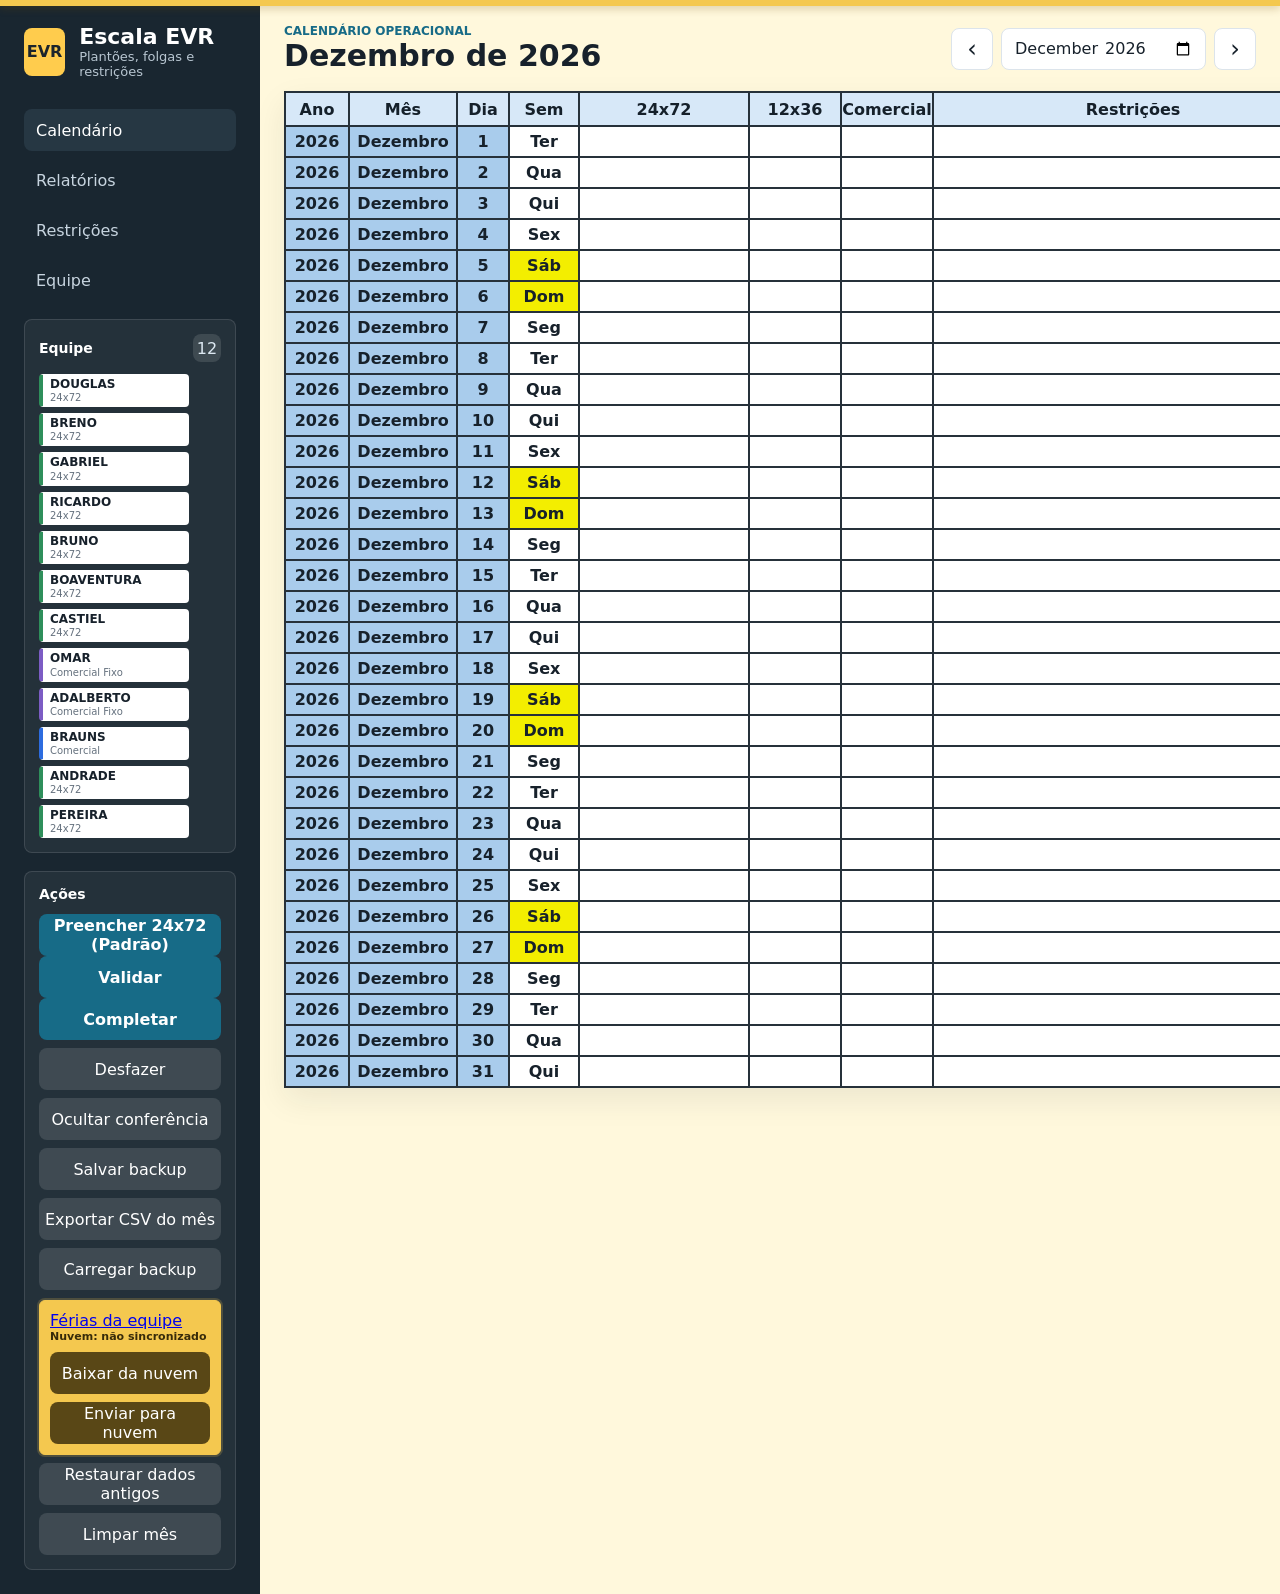
==== index.html @ 9f429a68 "Add team vacation portal with conflict-safe cloud updates" ====
<!doctype html>
<html lang="pt-BR">
  <head>
    <meta charset="UTF-8" />
    <meta name="viewport" content="width=device-width, initial-scale=1.0" />
    <title>Escala EVR</title>
    <link rel="stylesheet" href="styles.css?v=20260907-3" />
  </head>
  <body>
    <div class="app-shell">
      <aside class="sidebar">
        <div class="brand">
          <span class="brand-mark">EVR</span>
          <div>
            <h1>Escala EVR</h1>
            <p>Plantões, folgas e restrições</p>
          </div>
        </div>

        <nav class="tabs" aria-label="Navegação principal">
          <button class="tab-button active" data-tab="calendar">Calendário</button>
          <button class="tab-button" data-tab="stats">Relatórios</button>
          <button class="tab-button" data-tab="restrictions">Restrições</button>
          <button class="tab-button" data-tab="people">Equipe</button>
        </nav>

        <section class="panel">
          <div class="panel-title">
            <h2>Equipe</h2>
            <span id="available-count">0</span>
          </div>
          <div id="available-list" class="person-list drop-zone" data-drop-target="available"></div>
        </section>

        <section class="panel">
          <div class="panel-title">
            <h2>Ações</h2>
          </div>
          <button id="auto-fill" class="primary-action">Preencher 24x72 (Padrão)</button>
          <button id="validate-schedule" class="primary-action" title="Confere índices positivos e pessoas esquecidas no mês">Validar</button>
          <button id="complete-schedule" class="primary-action" title="Preenche somente as vagas sem alterar quem já está na escala">Completar</button>
          <button id="undo-action" class="secondary-action" disabled>Desfazer</button>
          <button id="check-scale" class="secondary-action">Conferir escala</button>
          <button id="export-data" class="secondary-action">Salvar backup</button>
          <button id="export-csv" class="secondary-action">Exportar CSV do mês</button>
          <button id="import-data" class="secondary-action">Carregar backup</button>
          <div class="sync-box">
            <a href="ferias.html" target="_blank" rel="noopener">Férias da equipe</a>
            <strong id="sync-status">Nuvem: não sincronizado</strong>
            <button id="sync-pull" class="secondary-action" type="button">Baixar da nuvem</button>
            <button id="sync-push" class="secondary-action" type="button">Enviar para nuvem</button>
          </div>
          <button id="restore-legacy" class="secondary-action">Restaurar dados antigos</button>
          <input id="import-file" type="file" accept="application/json,.json" hidden />
          <button id="clear-month" class="secondary-action">Limpar mês</button>
        </section>
      </aside>

      <main class="main">
        <section id="calendar-tab" class="tab-page active">
          <header class="topbar">
            <div>
              <p class="eyebrow">Calendário operacional</p>
              <h2 id="month-title">Mês</h2>
            </div>
            <div class="month-controls">
              <button id="prev-month" class="icon-button" aria-label="Mês anterior">‹</button>
              <input id="month-picker" type="month" />
              <button id="next-month" class="icon-button" aria-label="Próximo mês">›</button>
            </div>
          </header>

          <div id="calendar-grid" class="scale-table"></div>
        </section>

        <section id="stats-tab" class="tab-page">
          <header class="topbar">
            <div>
              <p class="eyebrow">Resumo individual</p>
              <h2>Plantões e folgas</h2>
            </div>
          </header>
          <div id="stats-ranking" class="ranking-panel"></div>
          <div id="stats-grid" class="stats-grid"></div>
        </section>

        <section id="restrictions-tab" class="tab-page">
          <header class="topbar">
            <div>
              <p class="eyebrow">Impedimentos</p>
              <h2>Férias, cursos e outros</h2>
            </div>
          </header>

          <form id="restriction-form" class="form-grid restriction-create-form">
            <fieldset class="restriction-people-field">
              <legend>Pessoas</legend>
              <div id="restriction-people" class="restriction-people-checklist"></div>
            </fieldset>
            <label>
              Tipo
              <select id="restriction-type">
                <option>Férias</option>
                <option>Curso</option>
                <option>Atestado</option>
                <option>Outro impedimento</option>
              </select>
            </label>
            <label class="vacation-metadata-field">
              Período das férias
              <select id="restriction-vacation-period">
                <option value="">Selecione</option>
                <option value="1">1º período</option>
                <option value="2">2º período</option>
                <option value="3">3º período</option>
              </select>
            </label>
            <label class="vacation-metadata-field">
              Ano de competência
              <input id="restriction-vacation-year" type="number" inputmode="numeric" min="2000" max="2100" placeholder="Ex.: 2026" />
            </label>
            <label>
              Início
              <input id="restriction-start" type="date" required />
            </label>
            <label>
              Fim
              <input id="restriction-end" type="date" required />
            </label>
            <label class="wide">
              Observação
              <input id="restriction-note" type="text" placeholder="Ex.: curso externo, férias aprovadas" />
            </label>
            <button class="primary-action" type="submit">Adicionar restrição</button>
          </form>

          <div class="restriction-toolbar">
            <p>Por padrão aparecem só restrições ativas ou futuras. Use o filtro para abrir restrições anteriores.</p>
            <div class="restriction-filter-controls">
              <label>
                Mostrar restrições
                <select id="restriction-filter">
                  <option value="active">Ativas e futuras</option>
                </select>
              </label>
              <label>
                Servidor
                <select id="restriction-person-filter">
                  <option value="all">Todos</option>
                </select>
              </label>
            </div>
          </div>

          <div id="vacation-check" class="vacation-check"></div>

          <div id="restriction-list" class="restriction-list"></div>

          <form id="holiday-form" class="form-grid holiday-form">
            <label>
              Data do feriado
              <input id="holiday-date" type="date" required />
            </label>
            <label class="wide">
              Nome
              <input id="holiday-name" type="text" placeholder="Ex.: Corpus Christi, feriado municipal" required />
            </label>
            <button class="primary-action" type="submit">Adicionar feriado</button>
          </form>

          <div id="holiday-list" class="restriction-list"></div>
        </section>

        <section id="people-tab" class="tab-page">
          <header class="topbar">
            <div>
              <p class="eyebrow">Cadastro</p>
              <h2>Equipe e regime base</h2>
            </div>
          </header>

          <form id="person-form" class="form-grid compact">
            <label>
              Nome
              <input id="person-name" type="text" placeholder="Nome da pessoa" required />
            </label>
            <label>
              Regime base
              <select id="person-shift">
                <option value="24x72">24x72</option>
                <option value="12x36">12x36</option>
                <option value="Comercial">Comercial</option>
                <option value="Comercial Fixo">Comercial fixo</option>
              </select>
            </label>
            <button class="primary-action" type="submit">Adicionar pessoa</button>
          </form>

          <section class="rotation-planner" aria-labelledby="rotation-title">
            <header class="rotation-planner-head">
              <div>
                <p class="eyebrow">Rodízio mensal</p>
                <h3 id="rotation-title">Planejamento 12x36</h3>
              </div>
              <label>
                A partir de
                <input id="rotation-start-month" type="month" />
              </label>
            </header>
            <div id="rotation-list" class="rotation-list"></div>
          </section>

          <div id="people-list" class="people-list"></div>
        </section>
      </main>
    </div>

    <div id="sync-password-modal" class="sync-password-modal" hidden>
      <section class="sync-password-dialog" role="dialog" aria-modal="true" aria-labelledby="sync-password-title">
        <div>
          <p class="eyebrow">Proteção do envio</p>
          <h2 id="sync-password-title">Enviar para a nuvem</h2>
          <p>Digite a senha para confirmar o envio desta escala.</p>
        </div>
        <form id="sync-password-form">
          <label>
            Senha
            <input id="sync-password" type="password" autocomplete="off" required />
          </label>
          <p id="sync-password-error" class="sync-password-error" role="alert"></p>
          <div class="sync-password-actions">
            <button id="sync-password-cancel" class="dialog-secondary" type="button">Cancelar</button>
            <button class="primary-action" type="submit">Confirmar envio</button>
          </div>
        </form>
      </section>
    </div>

    <script src="legacy-data.js"></script>
    <script src="initial-state.js"></script>
    <script src="app.js?v=20260909-1"></script>
  </body>
</html>
---- styles.css ----
:root {
  --bg: #f4f6f8;
  --surface: #ffffff;
  --surface-2: #eef3f7;
  --text: #17212b;
  --muted: #65717e;
  --line: #dce4eb;
  --accent: #176b87;
  --accent-dark: #0f4d62;
  --green: #2f8f5b;
  --amber: #ba7a14;
  --red: #ba3b46;
  --blue: #2d6cdf;
  --shadow: 0 12px 30px rgba(22, 33, 43, 0.08);
}

* {
  box-sizing: border-box;
}

body {
  margin: 0;
  min-height: 100vh;
  background: var(--bg);
  color: var(--text);
  font-family:
    Inter, ui-sans-serif, system-ui, -apple-system, BlinkMacSystemFont, "Segoe UI",
    sans-serif;
}

button,
input,
select {
  font: inherit;
}

button {
  cursor: pointer;
}

.app-shell {
  display: grid;
  grid-template-columns: 260px 1fr;
  min-height: 100vh;
}

.sidebar {
  background: #192630;
  color: #fff;
  padding: 24px;
  display: flex;
  flex-direction: column;
  gap: 18px;
}

.brand {
  display: flex;
  gap: 14px;
  align-items: center;
  padding-bottom: 12px;
}

.brand-mark {
  display: grid;
  place-items: center;
  width: 48px;
  height: 48px;
  border-radius: 8px;
  background: #ffcc4d;
  color: #1b242c;
  font-weight: 800;
}

.brand h1,
.brand p,
.panel h2,
.topbar h2,
.eyebrow {
  margin: 0;
}

.brand h1 {
  font-size: 22px;
}

.brand p {
  color: #b8c6d1;
  font-size: 13px;
}

.tabs {
  display: grid;
  gap: 8px;
}

.tab-button,
.primary-action,
.secondary-action,
.icon-button {
  border: 0;
  border-radius: 8px;
  min-height: 42px;
}

.tab-button {
  text-align: left;
  padding: 11px 12px;
  background: transparent;
  color: #c7d4df;
}

.tab-button.active,
.tab-button:hover {
  background: #263743;
  color: #fff;
}

.panel {
  padding: 14px;
  border: 1px solid rgba(255, 255, 255, 0.12);
  border-radius: 8px;
  background: rgba(255, 255, 255, 0.05);
}

.panel-title {
  display: flex;
  align-items: center;
  justify-content: space-between;
  margin-bottom: 12px;
}

.panel h2 {
  font-size: 14px;
}

.panel-title span {
  display: grid;
  place-items: center;
  min-width: 28px;
  height: 28px;
  border-radius: 8px;
  background: rgba(255, 255, 255, 0.12);
  color: #dce8f1;
}

.person-list {
  display: grid;
  gap: 6px;
  min-height: 82px;
}

.person-card {
  position: relative;
  display: inline-grid;
  gap: 1px;
  min-width: 86px;
  max-width: 150px;
  padding: 3px 7px;
  border: 1px solid #2d343b;
  border-left: 4px solid var(--accent);
  border-radius: 4px;
  background: var(--surface);
  color: var(--text);
  box-shadow: none;
  user-select: none;
}

.sidebar .person-card {
  border-color: rgba(255, 255, 255, 0.14);
}

.person-card[draggable="true"] {
  cursor: grab;
}

.person-card strong {
  overflow: hidden;
  font-size: 12px;
  line-height: 1.1;
  text-overflow: ellipsis;
  white-space: nowrap;
}

.person-card span {
  color: var(--muted);
  font-size: 10px;
  line-height: 1.1;
}

.person-card.shift-24x72 {
  border-left-color: var(--green);
}

.person-card.shift-12x36 {
  border-left-color: var(--amber);
}

.person-card.shift-comercial {
  border-left-color: var(--blue);
}

.person-card.shift-comercial-fixo {
  border-left-color: #7c5cc4;
}

.person-card.is-empty-slot {
  background: #fff0f0;
  border-color: rgba(186, 59, 70, 0.75);
  border-left-color: var(--red);
  color: #8f1f2b;
}

.person-card.is-empty-slot span {
  color: #a33a43;
}

.person-card.is-fixed {
  background: #fffdf2;
}

.person-card.is-fixed::after {
  content: "F";
  position: absolute;
  right: 3px;
  bottom: 2px;
  display: grid;
  place-items: center;
  width: 12px;
  height: 12px;
  border-radius: 50%;
  background: #ffcc4d;
  color: #1b242c;
  font-size: 8px;
  font-weight: 900;
}

.person-card.has-rest-alert {
  padding-right: 24px;
}

.person-card.has-rule-alert {
  padding-left: 22px;
}

.person-card.rule-restriction {
  box-shadow: inset 0 0 0 1px #c83f4d;
}

.person-card.rule-vacation-eve {
  box-shadow: inset 0 0 0 1px #7650b7;
}

.person-card.rule-fixed-regime {
  box-shadow: inset 0 0 0 1px #d47b13;
}

.person-card.rule-capacity {
  box-shadow: inset 0 0 0 1px #b83280;
}

.person-card.owes-rest {
  background: #fff0f0;
  border-color: rgba(186, 59, 70, 0.75);
}

.person-card.extra-rest {
  background: #eef8ff;
  border-color: rgba(45, 108, 223, 0.55);
}

.person-card.suspended-rest {
  background: #f6f0ff;
  border-color: rgba(124, 92, 196, 0.62);
}

.rest-badge {
  position: absolute;
  right: 3px;
  top: 3px;
  display: grid;
  place-items: center;
  min-width: 17px;
  height: 17px;
  border-radius: 50%;
  color: #fff;
  font-size: 10px;
  font-weight: 900;
  line-height: 1;
}

.owes-rest .rest-badge {
  background: var(--red);
}

.extra-rest .rest-badge {
  background: var(--blue);
}

.suspended-rest .rest-badge {
  background: #7c5cc4;
}

.rule-alerts {
  position: absolute;
  left: 5px;
  bottom: 3px;
  display: flex;
  gap: 2px;
}

.rule-alert {
  display: grid;
  place-items: center;
  width: 14px;
  height: 14px;
  border-radius: 50%;
  background: #f5a000;
  color: #1b242c;
  font-size: 10px;
  font-weight: 900;
  line-height: 1;
}

.rule-alert.issue-restriction {
  background: #c83f4d;
  color: #fff;
}

.rule-alert.issue-vacation-eve {
  background: #7650b7;
  color: #fff;
}

.rule-alert.issue-fixed-regime {
  background: #d47b13;
  color: #fff;
}

.rule-alert.issue-capacity {
  background: #b83280;
  color: #fff;
}

.person-card.rule-rotation-repeat {
  box-shadow: inset 0 0 0 1px #0f766e;
}

.rule-alert.issue-rotation-repeat {
  background: #0f766e;
  color: #fff;
}

.card-remove {
  position: absolute;
  top: -7px;
  right: -7px;
  display: none;
  width: 17px;
  height: 17px;
  border: 1px solid rgba(186, 59, 70, 0.4);
  border-radius: 50%;
  background: #fff;
  color: var(--red);
  font-size: 13px;
  font-weight: 900;
  line-height: 14px;
  padding: 0;
}

.person-card:hover .card-remove {
  display: grid;
  place-items: center;
}

.primary-action {
  width: 100%;
  background: var(--accent);
  color: #fff;
  font-weight: 700;
}

.primary-action:hover {
  background: var(--accent-dark);
}

.secondary-action {
  width: 100%;
  margin-top: 8px;
  background: rgba(255, 255, 255, 0.12);
  color: #fff;
}

.sync-box {
  margin-top: 10px;
  padding: 10px;
  border: 1px solid rgba(255, 255, 255, 0.14);
  border-radius: 6px;
  background: rgba(255, 255, 255, 0.06);
}

.sync-status {
  display: block;
  color: rgba(255, 255, 255, 0.82);
  font-size: 11px;
  line-height: 1.25;
}

.sync-status.ok {
  color: #91d6a5;
}

.sync-status.dirty,
.sync-status.busy {
  color: #ffd47a;
}

.sync-status.error {
  color: #ff9da4;
}

body.sync-pending::before {
  content: "";
  position: fixed;
  z-index: 1000;
  inset: 0 0 auto;
  height: 6px;
  background: #f4c84f;
  box-shadow: 0 2px 8px rgba(115, 78, 0, 0.32);
  pointer-events: none;
}

body.sync-pending .sync-box {
  border-color: #f4c84f;
  background: #f4c84f;
  box-shadow: 0 0 0 2px rgba(244, 200, 79, 0.2);
}

body.sync-pending .sync-status {
  color: #372b0a;
  font-weight: 800;
}

body.sync-pending .sync-box .secondary-action {
  background: rgba(55, 43, 10, 0.82);
  color: #fff;
}

.sync-password-modal {
  position: fixed;
  z-index: 1200;
  inset: 0;
  display: grid;
  place-items: center;
  padding: 20px;
  background: rgba(18, 31, 42, 0.68);
}

.sync-password-modal[hidden] {
  display: none;
}

.sync-password-dialog {
  width: min(420px, 100%);
  padding: 22px;
  border: 1px solid #d7e0e6;
  border-radius: 8px;
  background: #fff;
  box-shadow: 0 18px 50px rgba(18, 31, 42, 0.28);
}

.sync-password-dialog h2,
.sync-password-dialog p {
  margin: 0;
}

.sync-password-dialog > div > p:last-child {
  margin-top: 6px;
  color: var(--muted);
}

.sync-password-dialog form,
.sync-password-dialog label {
  display: grid;
  gap: 7px;
}

.sync-password-dialog form {
  margin-top: 18px;
}

.sync-password-dialog input {
  width: 100%;
}

.sync-password-error {
  min-height: 18px;
  color: #b52e3d;
  font-size: 12px;
  font-weight: 750;
}

.sync-password-actions {
  display: flex;
  justify-content: flex-end;
  gap: 8px;
}

.sync-password-actions button {
  width: auto;
  margin: 0;
}

.dialog-secondary {
  border: 1px solid #cbd6dd;
  background: #eef2f4;
  color: var(--text);
}

.main {
  padding: 24px;
  overflow: auto;
  transition: background-color 160ms ease;
}

body.sync-pending .main {
  background: #fff8dc;
}

.tab-page {
  display: none;
}

.tab-page.active {
  display: block;
}

.topbar {
  display: flex;
  justify-content: space-between;
  gap: 16px;
  align-items: center;
  margin-bottom: 18px;
}

.eyebrow {
  color: var(--accent);
  font-size: 12px;
  font-weight: 800;
  letter-spacing: 0;
  text-transform: uppercase;
}

.topbar h2 {
  font-size: 30px;
}

.month-controls {
  display: flex;
  align-items: center;
  gap: 8px;
}

.month-controls input,
.form-grid input,
.form-grid select {
  border: 1px solid var(--line);
  border-radius: 8px;
  background: #fff;
  color: var(--text);
  min-height: 42px;
  padding: 0 12px;
}

.icon-button {
  width: 42px;
  background: var(--surface);
  color: var(--text);
  border: 1px solid var(--line);
  font-size: 24px;
}

.scale-table {
  display: grid;
  min-width: 1120px;
  border-top: 2px solid #26313a;
  border-left: 2px solid #26313a;
  background: var(--surface);
  box-shadow: var(--shadow);
}

.scale-row {
  display: grid;
  grid-template-columns: 64px 108px 52px 70px var(--col-24, 340px) var(--col-12, 190px) var(--col-comercial, 340px) minmax(180px, 1fr) 70px;
  min-height: 31px;
}

.scale-row > div {
  display: flex;
  align-items: center;
  gap: 4px;
  padding: 2px 5px;
  border-right: 2px solid #26313a;
  border-bottom: 2px solid #26313a;
  overflow: hidden;
}

.scale-head {
  min-height: 34px;
  background: #d7e8f8;
  color: #15202a;
  font-weight: 800;
}

.scale-head > div {
  justify-content: center;
}

.date-cell {
  justify-content: center;
  background: #a9ccec;
  font-weight: 800;
}

.month-cell {
  text-transform: capitalize;
}

.weekday-cell {
  justify-content: center;
  background: #fff;
  font-weight: 800;
  text-transform: capitalize;
}

.weekend .weekday-cell {
  background: #f3ee00;
}

.scale-slot,
.restriction-cell {
  flex-wrap: wrap;
  min-height: 31px;
}

.scale-slot {
  position: relative;
  padding-right: 28px;
  flex-wrap: nowrap;
}

.scale-slot .person-card {
  cursor: grab;
}

.add-card-button {
  position: absolute;
  right: 5px;
  top: 5px;
  display: none;
  width: 21px;
  height: 21px;
  border: 1px solid rgba(23, 107, 135, 0.35);
  border-radius: 50%;
  background: #fff;
  color: var(--accent);
  font-size: 17px;
  font-weight: 900;
  line-height: 17px;
  padding: 0;
}

.scale-slot:hover .add-card-button,
.add-card-button:focus {
  display: grid;
  place-items: center;
}

.muted-slot {
  background: #f3f3f3;
}

.capacity {
  display: inline-grid;
  place-items: center;
  min-width: 42px;
  border-radius: 4px;
  padding: 2px 5px;
  background: var(--surface-2);
  color: var(--muted);
  font-size: 11px;
  font-weight: 800;
}

.capacity.full {
  background: rgba(47, 143, 91, 0.12);
  color: var(--green);
}

.capacity.missing {
  background: rgba(186, 59, 70, 0.12);
  color: var(--red);
}

.drop-zone.drag-over {
  outline: 2px dashed #ffcc4d;
  outline-offset: -4px;
}

.restriction-chip {
  border-radius: 4px;
  padding: 3px 6px;
  background: #ffe6dc;
  color: #7d2f24;
  font-size: 11px;
  font-weight: 700;
  white-space: nowrap;
}

.holiday-chip {
  border-radius: 4px;
  padding: 3px 6px;
  background: #fff4bd;
  color: #6f5200;
  font-size: 11px;
  font-weight: 800;
  white-space: nowrap;
}

.form-grid {
  display: grid;
  grid-template-columns: repeat(4, minmax(160px, 1fr));
  gap: 12px;
  padding: 16px;
  border-radius: 8px;
  background: var(--surface);
  border: 1px solid var(--line);
  box-shadow: var(--shadow);
  margin-bottom: 18px;
}

.restriction-people-field {
  grid-area: people;
  min-width: 0;
  margin: 0;
  padding: 0;
  border: 0;
}

.restriction-people-field legend {
  margin-bottom: 6px;
  color: var(--muted);
  font-size: 13px;
  font-weight: 700;
}

.restriction-people-checklist {
  display: grid;
  grid-template-columns: repeat(auto-fill, minmax(150px, 1fr));
  gap: 7px;
  max-height: 112px;
  overflow-y: auto;
  padding: 10px;
  border: 1px solid var(--line);
  border-radius: 8px;
  background: #fff;
}

.restriction-person-option {
  display: flex !important;
  grid-template-columns: none !important;
  align-items: center;
  gap: 7px !important;
  min-height: 30px;
  padding: 4px 7px;
  border-radius: 6px;
  color: var(--text) !important;
  cursor: pointer;
}

.restriction-person-option:hover {
  background: #eef5f8;
}

.restriction-person-option input {
  width: 16px;
  height: 16px;
  margin: 0;
}

.restriction-create-form {
  grid-template-areas:
    "people people people people"
    "type vacation-period vacation-year start"
    "end note note action";
}

.restriction-create-form > label:has(#restriction-type) {
  grid-area: type;
}

.restriction-create-form > label:has(#restriction-start) {
  grid-area: start;
}

.restriction-create-form > label:has(#restriction-vacation-period) {
  grid-area: vacation-period;
}

.restriction-create-form > label:has(#restriction-vacation-year) {
  grid-area: vacation-year;
}

.restriction-create-form > label:has(#restriction-end) {
  grid-area: end;
}

.restriction-create-form > label:has(#restriction-note) {
  grid-area: note;
}

.restriction-create-form > button[type="submit"] {
  grid-area: action;
}

.vacation-metadata-field[hidden],
.vacation-edit-field.is-hidden {
  display: none;
}

.holiday-form {
  margin-top: 18px;
}

.restriction-toolbar {
  display: flex;
  justify-content: space-between;
  align-items: end;
  gap: 16px;
  margin: -6px 0 12px;
}

.restriction-toolbar p {
  color: var(--muted);
  font-size: 13px;
  line-height: 1.35;
  max-width: 520px;
}

.restriction-filter-controls {
  display: flex;
  justify-content: flex-end;
  gap: 10px;
  flex: 1;
}

.restriction-toolbar label {
  display: grid;
  gap: 6px;
  flex: 0 0 min(280px, 100%);
  width: min(280px, 100%);
  color: var(--muted);
  font-size: 13px;
  font-weight: 700;
}

.restriction-toolbar select,
.restriction-edit-grid input,
.restriction-edit-grid select {
  min-height: 36px;
  border: 1px solid var(--line);
  border-radius: 8px;
  background: #fff;
  color: var(--text);
  padding: 0 8px;
}

.vacation-check {
  display: flex;
  align-items: center;
  justify-content: space-between;
  gap: 12px;
  margin: 0 0 12px;
  padding: 10px 12px;
  border: 1px solid var(--line);
  border-radius: 8px;
  background: #f8fafc;
}

.vacation-check strong {
  display: block;
  font-size: 14px;
}

.vacation-check span {
  color: var(--muted);
  font-size: 12px;
}

.vacation-check.is-complete {
  border-color: rgba(42, 148, 92, 0.22);
  background: rgba(42, 148, 92, 0.08);
}

.vacation-check.has-missing {
  border-color: rgba(190, 127, 33, 0.28);
  background: rgba(190, 127, 33, 0.08);
}

.person-vacation-check {
  display: grid;
  align-items: stretch;
  gap: 10px;
}

.vacation-person-head {
  display: flex;
  align-items: center;
  justify-content: space-between;
  gap: 12px;
}

.vacation-composition {
  display: grid;
  gap: 8px;
}

.vacation-composition-year {
  display: grid;
  grid-template-columns: minmax(190px, 240px) 1fr;
  align-items: center;
  gap: 10px;
  padding-top: 8px;
  border-top: 1px solid rgba(47, 143, 91, 0.18);
}

.vacation-composition-year > strong {
  font-size: 12px;
}

.vacation-period-list {
  display: flex;
  flex-wrap: wrap;
  gap: 6px;
}

.vacation-period-list span {
  display: inline-flex;
  align-items: center;
  gap: 7px;
  padding: 5px 7px;
  border: 1px solid rgba(47, 143, 91, 0.25);
  border-radius: 4px;
  background: #fff;
  color: var(--text);
}

.vacation-period-list b {
  color: var(--green);
  font-size: 11px;
}

.vacation-period-list em {
  color: var(--accent-dark);
  font-size: 11px;
  font-style: normal;
  font-weight: 800;
}

.vacation-missing-list {
  display: flex;
  flex-wrap: wrap;
  justify-content: flex-end;
  gap: 6px;
}

.vacation-missing-list span {
  padding: 4px 8px;
  border-radius: 999px;
  background: #fff;
  border: 1px solid rgba(190, 127, 33, 0.22);
  color: var(--text);
  font-weight: 800;
}

.form-grid.compact {
  grid-template-columns: minmax(220px, 1fr) 220px 180px;
}

.rotation-planner {
  margin-bottom: 18px;
  overflow: hidden;
  border: 1px solid var(--line);
  border-radius: 8px;
  background: var(--surface);
  box-shadow: var(--shadow);
}

.rotation-planner-head {
  display: flex;
  align-items: end;
  justify-content: space-between;
  gap: 16px;
  padding: 14px 16px;
  border-bottom: 1px solid var(--line);
  background: var(--surface-2);
}

.rotation-planner-head h3 {
  margin: 2px 0 0;
  font-size: 18px;
}

.rotation-planner-head label,
.rotation-add {
  display: grid;
  gap: 4px;
  color: var(--muted);
  font-size: 11px;
  font-weight: 800;
}

.rotation-planner-head input,
.rotation-add select {
  min-height: 36px;
  border: 1px solid var(--line);
  border-radius: 6px;
  background: #fff;
  color: var(--text);
  padding: 0 9px;
}

.rotation-list {
  display: grid;
}

.rotation-row {
  display: grid;
  grid-template-columns: 190px minmax(260px, 1fr) minmax(210px, 260px);
  align-items: center;
  gap: 14px;
  min-height: 60px;
  padding: 9px 16px;
  border-bottom: 1px solid var(--line);
}

.rotation-row:last-child {
  border-bottom: 0;
}

.rotation-row.is-empty {
  box-shadow: inset 4px 0 rgba(186, 122, 20, 0.65);
}

.rotation-row.has-conflict {
  background: #fff4f5;
  box-shadow: inset 4px 0 #c83f4d;
}

.rotation-month {
  display: grid;
  gap: 2px;
}

.rotation-month strong {
  font-size: 14px;
}

.rotation-month span {
  color: #a72f3c;
  font-size: 11px;
  font-weight: 800;
}

.rotation-people {
  display: flex;
  flex-wrap: wrap;
  gap: 6px;
}

.rotation-person {
  display: inline-flex;
  align-items: center;
  gap: 5px;
  min-height: 30px;
  padding: 3px 4px 3px 8px;
  border: 1px solid rgba(186, 122, 20, 0.38);
  border-left: 4px solid var(--amber);
  border-radius: 4px;
  background: #fffdf5;
  color: var(--text);
  font-size: 12px;
  font-weight: 800;
}

.rotation-person.has-conflict {
  border-color: rgba(200, 63, 77, 0.6);
  border-left-color: #c83f4d;
  background: #fff;
}

.rotation-person b {
  display: grid;
  place-items: center;
  width: 15px;
  height: 15px;
  border-radius: 50%;
  background: #c83f4d;
  color: #fff;
  font-size: 10px;
}

.rotation-person button {
  display: grid;
  place-items: center;
  width: 22px;
  height: 22px;
  padding: 0;
  border: 0;
  border-radius: 50%;
  background: transparent;
  color: var(--muted);
  font-size: 17px;
  line-height: 1;
}

.rotation-person button:hover,
.rotation-person button:focus-visible {
  background: rgba(186, 59, 70, 0.1);
  color: var(--red);
}

.rotation-empty {
  color: #8b5b0d;
  font-size: 12px;
  font-weight: 700;
  font-style: italic;
}

.rotation-add select {
  width: 100%;
}

.form-grid label {
  display: grid;
  gap: 6px;
  color: var(--muted);
  font-size: 13px;
  font-weight: 700;
}

.form-grid .wide {
  grid-column: span 2;
}

.form-grid button {
  align-self: end;
}

.stats-grid,
.restriction-list,
.people-list {
  display: grid;
  gap: 12px;
}

.ranking-panel {
  margin-bottom: 12px;
}

.stats-comparison-card {
  overflow: hidden;
  border: 1px solid var(--line);
  border-radius: 8px;
  background: var(--surface);
  box-shadow: var(--shadow);
}

.stats-comparison-card h3 {
  margin: 0;
  padding: 14px 16px;
  border-bottom: 1px solid var(--line);
  font-size: 16px;
  text-transform: capitalize;
}

.stats-table-wrap {
  overflow-x: auto;
}

.stats-comparison-table {
  width: 100%;
  min-width: 820px;
  border-collapse: collapse;
  font-size: 13px;
}

.stats-comparison-table th,
.stats-comparison-table td {
  padding: 10px 12px;
  border-bottom: 1px solid var(--line);
  text-align: center;
  white-space: nowrap;
}

.stats-comparison-table thead th {
  background: var(--surface-2);
  color: var(--muted);
  font-size: 11px;
  text-transform: uppercase;
}

.stats-comparison-table th:first-child {
  position: sticky;
  left: 0;
  z-index: 1;
  min-width: 160px;
  background: var(--surface);
  text-align: left;
}

.stats-comparison-table thead th:first-child {
  background: var(--surface-2);
}

.stats-comparison-table tbody tr:hover {
  background: #f5f9fb;
}

.stats-comparison-table tbody tr:last-child th,
.stats-comparison-table tbody tr:last-child td {
  border-bottom: 0;
}

.stats-comparison-table th small {
  display: block;
  margin-top: 2px;
  color: var(--muted);
  font-weight: 500;
}

.ranking-card,
.stat-card,
.restriction-item,
.person-row {
  display: grid;
  gap: 10px;
  padding: 16px;
  border: 1px solid var(--line);
  border-radius: 8px;
  background: var(--surface);
  box-shadow: var(--shadow);
}

.ranking-head h3 {
  margin: 0;
  font-size: 18px;
}

.ranking-head p {
  margin: 2px 0 0;
  color: var(--muted);
  font-size: 13px;
}

.ranking-list {
  display: grid;
  gap: 6px;
}

.ranking-row {
  display: grid;
  grid-template-columns: 38px minmax(140px, 1fr) 90px minmax(220px, 1.2fr);
  gap: 10px;
  align-items: center;
  padding: 8px 10px;
  border-radius: 8px;
  background: var(--surface-2);
}

.ranking-row strong {
  font-size: 18px;
}

.ranking-row b {
  font-size: 18px;
}

.ranking-row small {
  color: var(--muted);
}

.stat-head,
.restriction-item {
  grid-template-columns: 1fr auto;
  align-items: center;
}

.person-row {
  grid-template-columns: 1fr 170px auto;
  align-items: center;
}

.restriction-item.is-editing {
  grid-template-columns: 1fr;
}

.restriction-item.has-vacation-issues {
  border-left-width: 5px;
}

.restriction-item.vacation-issue-weekend {
  border-left-color: #7650b7;
}

.restriction-item.vacation-issue-weekly-rest {
  border-left-color: #d47b13;
}

.restriction-item.vacation-issue-holiday {
  border-left-color: #c83f4d;
}

.restriction-item.vacation-issue-before-holiday {
  border-left-color: #c65d1e;
}

.restriction-item.vacation-issue-short-period {
  border-left-color: #2d6cdf;
}

.restriction-item.vacation-issue-too-many-periods {
  border-left-color: #b83280;
}

.restriction-item.vacation-issue-missing-long-period {
  border-left-color: #0f766e;
}

.restriction-item.vacation-issue-total-days {
  border-left-color: #d49a16;
}

.restriction-item.vacation-issue-missing-metadata {
  border-left-color: #d47b13;
}

.restriction-item.vacation-issue-duplicate-period {
  border-left-color: #b83280;
}

.vacation-rule-warnings {
  display: flex;
  flex-wrap: wrap;
  gap: 5px;
  margin-top: 8px;
}

.vacation-rule-warning {
  display: inline-block;
  max-width: 100%;
  padding: 4px 7px;
  border: 1px solid currentColor;
  border-radius: 4px;
  background: #fff;
  font-size: 11px;
  font-weight: 750;
  line-height: 1.25;
}

.vacation-rule-warning.issue-weekend {
  color: #7650b7;
}

.vacation-rule-warning.issue-weekly-rest {
  color: #9a5709;
}

.vacation-rule-warning.issue-holiday {
  color: #b52e3d;
}

.vacation-rule-warning.issue-before-holiday {
  color: #a84912;
}

.vacation-rule-warning.issue-short-period {
  color: #245ab8;
}

.vacation-rule-warning.issue-too-many-periods {
  color: #9b2469;
}

.vacation-rule-warning.issue-missing-long-period {
  color: #0f766e;
}

.vacation-rule-warning.issue-total-days {
  border-color: #e9c66d;
  background: #fff4cf;
  color: #765400;
}

.vacation-rule-warning.issue-missing-metadata {
  border-color: #e4ad66;
  background: #fff0dc;
  color: #8b4b06;
}

.vacation-rule-warning.issue-duplicate-period {
  border-color: #d99ac0;
  background: #fff0f8;
  color: #8f205f;
}

.restriction-vacation-meta {
  color: var(--accent-dark);
  font-weight: 800;
}

.restriction-edit-grid {
  display: grid;
  grid-template-columns: minmax(150px, 1.1fr) 150px 140px 140px;
  gap: 10px;
}

.restriction-edit-grid label {
  display: grid;
  gap: 6px;
  color: var(--muted);
  font-size: 12px;
  font-weight: 800;
}

.restriction-edit-grid .wide {
  grid-column: span 2;
}

.restriction-actions {
  display: flex;
  flex-wrap: wrap;
  justify-content: flex-end;
  gap: 8px;
}

.compact-action {
  width: auto;
  min-height: 38px;
  margin-top: 0;
  padding: 0 12px;
}

.restriction-actions .secondary-action {
  width: auto;
  margin-top: 0;
  border: 1px solid var(--line);
  background: #eef4f8;
  color: var(--text);
}

.restriction-actions .primary-action {
  width: auto;
  margin-top: 0;
}

.row-shift-select {
  min-height: 36px;
  border: 1px solid var(--line);
  border-radius: 8px;
  background: #fff;
  color: var(--text);
  padding: 0 8px;
}

.stat-head {
  display: flex;
  justify-content: space-between;
  gap: 12px;
}

.metric-section-title {
  margin: 4px 0 -2px;
  color: var(--muted);
  font-size: 12px;
  font-weight: 800;
  letter-spacing: 0.08em;
  text-transform: uppercase;
}

.stat-head h3,
.restriction-item h3,
.person-row h3 {
  margin: 0;
  font-size: 18px;
}

.stat-head span,
.restriction-item p,
.person-row p {
  margin: 0;
  color: var(--muted);
  font-size: 13px;
}

.stat-metrics {
  display: grid;
  grid-template-columns: repeat(4, minmax(120px, 1fr));
  gap: 10px;
}

.metric {
  padding: 12px;
  border-radius: 8px;
  background: var(--surface-2);
}

.metric.owes-rest {
  background: rgba(186, 59, 70, 0.12);
}

.metric.extra-rest {
  background: rgba(45, 108, 223, 0.12);
}

.metric strong {
  display: block;
  font-size: 22px;
}

.metric span {
  color: var(--muted);
  font-size: 12px;
}

.danger-action {
  border: 1px solid rgba(186, 59, 70, 0.25);
  border-radius: 8px;
  min-height: 38px;
  padding: 0 12px;
  background: rgba(186, 59, 70, 0.08);
  color: var(--red);
  font-weight: 800;
}

.empty-state {
  padding: 16px;
  border: 1px dashed var(--line);
  border-radius: 8px;
  color: var(--muted);
  text-align: center;
}

@media (max-width: 1100px) {
  .app-shell {
    grid-template-columns: 1fr;
  }

  .sidebar {
    position: static;
  }

  .main {
    overflow-x: auto;
  }

  .form-grid,
  .form-grid.compact {
    grid-template-columns: 1fr;
  }

  .form-grid .wide {
    grid-column: auto;
  }

  .restriction-create-form {
    grid-template-areas:
      "people"
      "type"
      "vacation-period"
      "vacation-year"
      "start"
      "end"
      "note"
      "action";
  }

  .restriction-edit-grid {
    grid-template-columns: 1fr;
  }

  .restriction-edit-grid .wide {
    grid-column: auto;
  }

  .restriction-toolbar {
    align-items: stretch;
    flex-direction: column;
  }

  .restriction-filter-controls {
    justify-content: stretch;
  }

  .restriction-filter-controls label {
    flex: 1;
    width: auto;
  }

  .rotation-row {
    grid-template-columns: 160px minmax(220px, 1fr) minmax(190px, 230px);
  }
}

@media (max-width: 620px) {
  .main,
  .sidebar {
    padding: 16px;
  }

  .topbar {
    align-items: stretch;
    flex-direction: column;
  }

  .rotation-planner-head {
    align-items: stretch;
    flex-direction: column;
  }

  .rotation-row {
    grid-template-columns: 1fr;
    gap: 8px;
    padding: 12px;
  }

  .restriction-filter-controls,
  .vacation-person-head {
    align-items: stretch;
    flex-direction: column;
  }

  .vacation-composition-year {
    grid-template-columns: 1fr;
  }

  .stat-metrics {
    grid-template-columns: 1fr;
  }

  .ranking-row {
    grid-template-columns: 32px 1fr 80px;
  }

  .ranking-row small {
    grid-column: 2 / -1;
  }
}
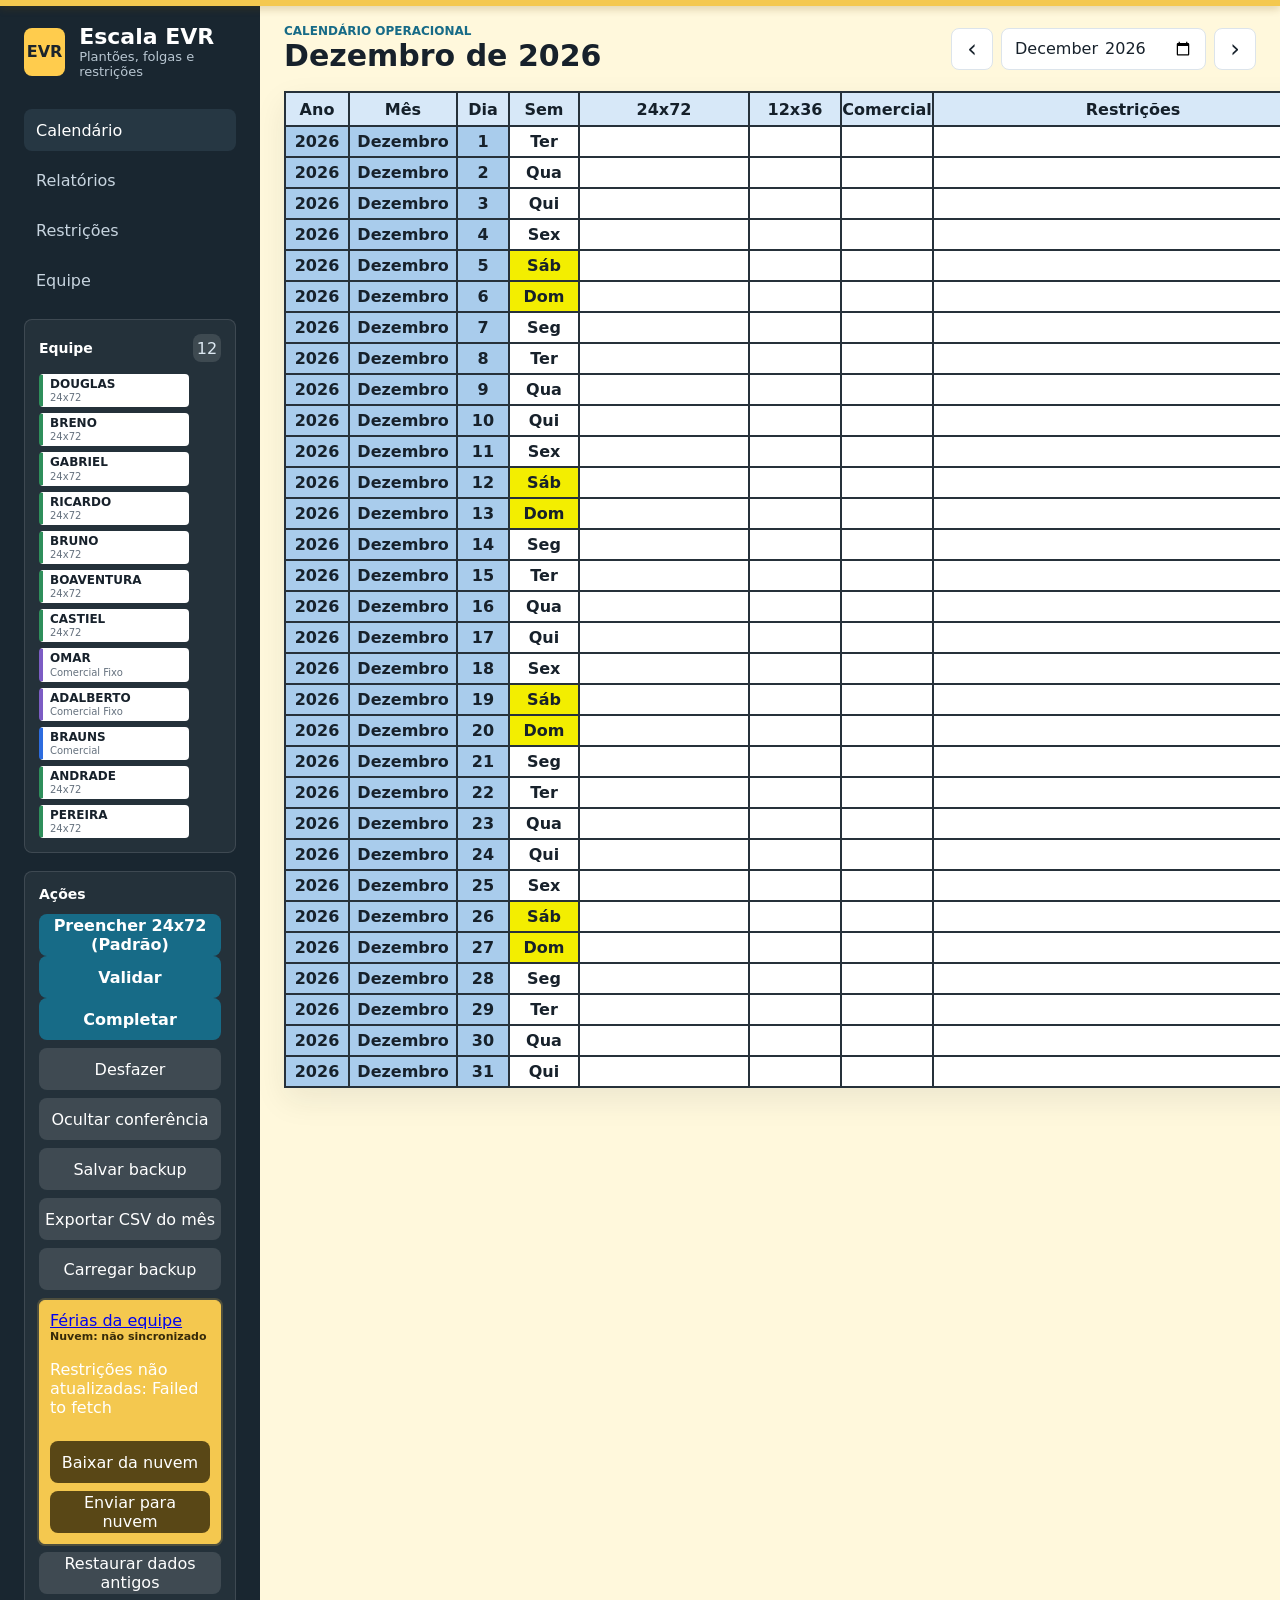
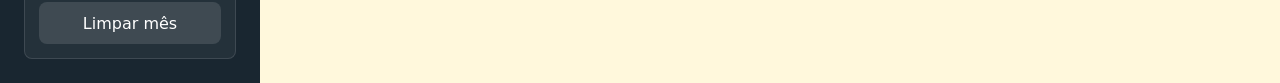
==== commit 47499bcd: "Separate restriction management from schedule uploads" ====
--- a/index.html
+++ b/index.html
@@ -47,6 +47,7 @@
           <div class="sync-box">
             <a href="ferias.html" target="_blank" rel="noopener">Férias da equipe</a>
             <strong id="sync-status">Nuvem: não sincronizado</strong>
+            <p id="restriction-sync-status" role="status">Consultando restrições da nuvem...</p>
             <button id="sync-pull" class="secondary-action" type="button">Baixar da nuvem</button>
             <button id="sync-push" class="secondary-action" type="button">Enviar para nuvem</button>
           </div>
@@ -84,7 +85,7 @@
           <div id="stats-grid" class="stats-grid"></div>
         </section>
 
-        <section id="restrictions-tab" class="tab-page">
+        <section id="restrictions-tab" class="tab-page" hidden style="display:none">
           <header class="topbar">
             <div>
               <p class="eyebrow">Impedimentos</p>
@@ -238,6 +239,6 @@
 
     <script src="legacy-data.js"></script>
     <script src="initial-state.js"></script>
-    <script src="app.js?v=20260909-1"></script>
+    <script src="app.js?v=20260909-2"></script>
   </body>
 </html>
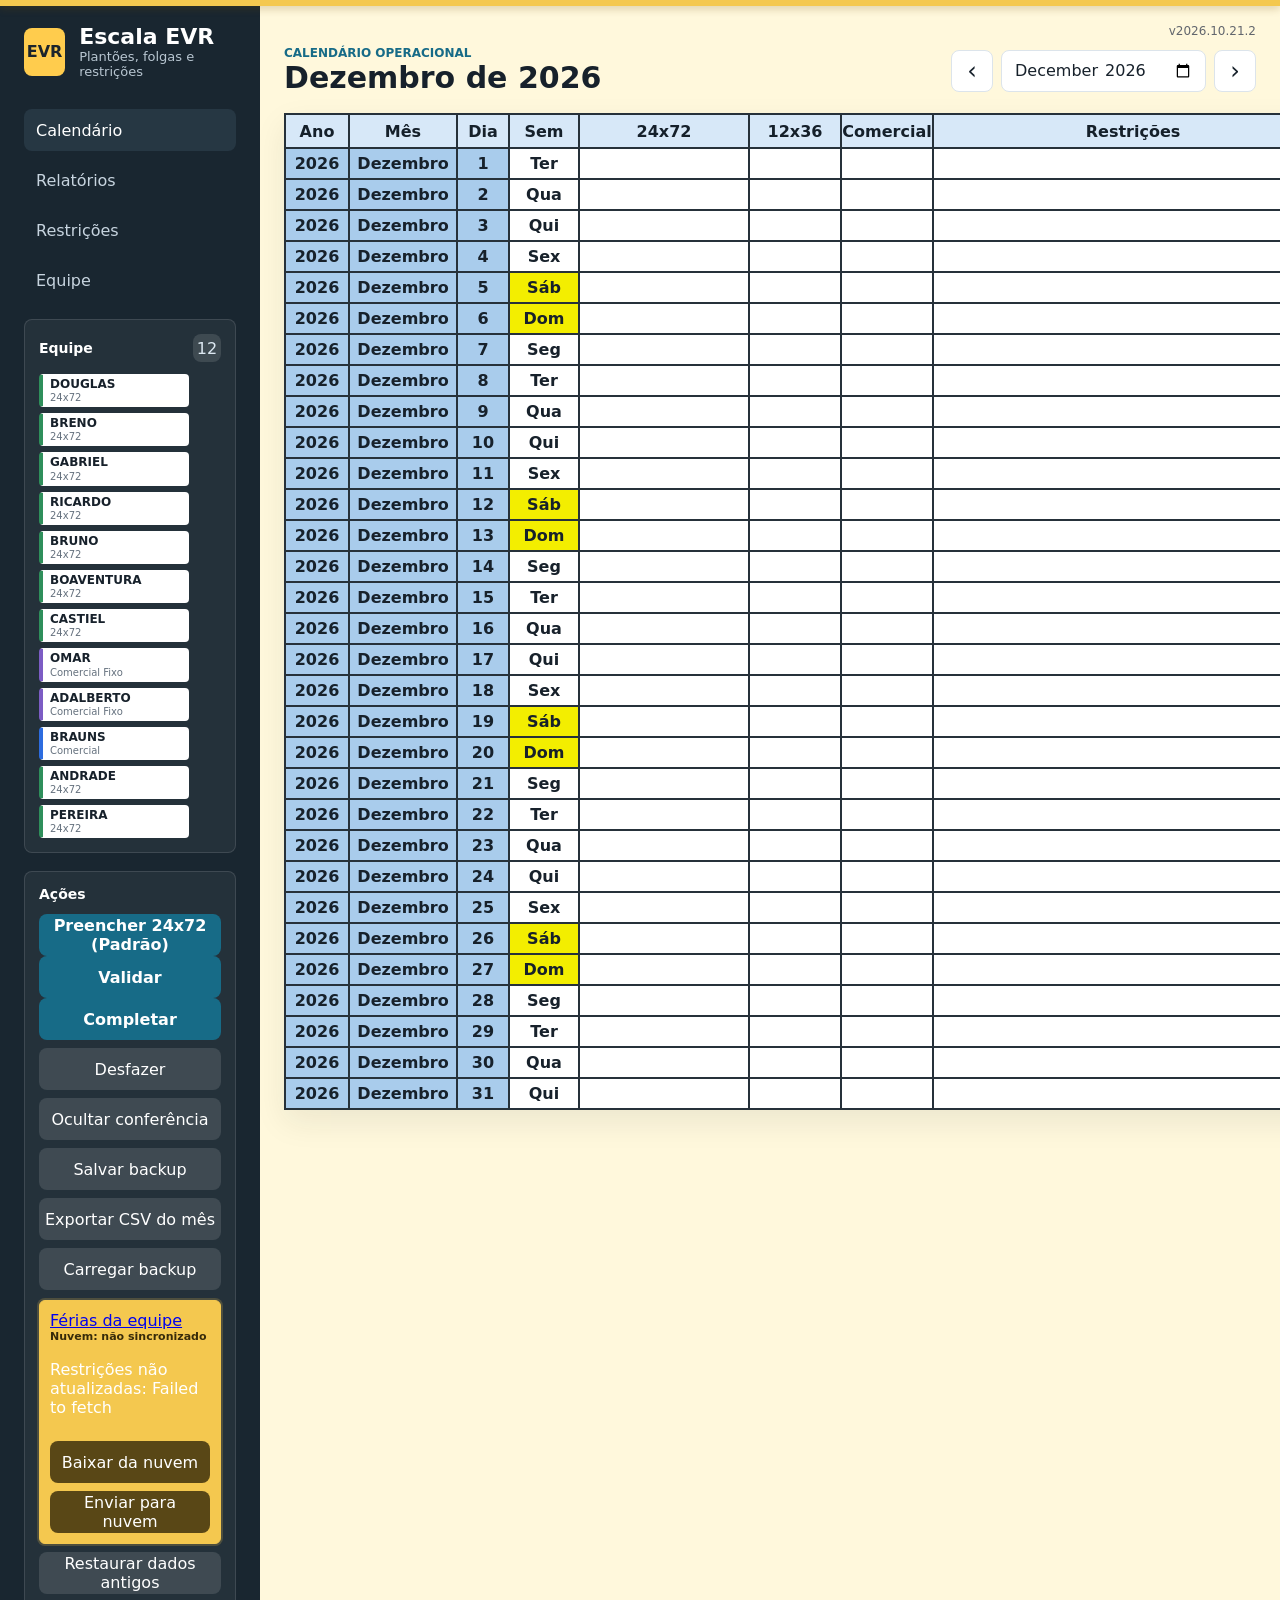
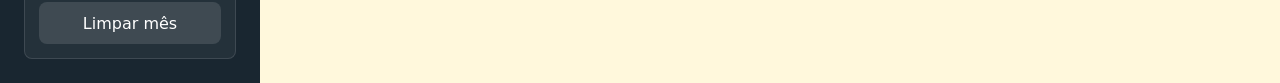
==== commit 45ccdcf3: "Validate CSV exports and clarify app version and cloud freshness" ====
--- a/index.html
+++ b/index.html
@@ -4,7 +4,7 @@
     <meta charset="UTF-8" />
     <meta name="viewport" content="width=device-width, initial-scale=1.0" />
     <title>Escala EVR</title>
-    <link rel="stylesheet" href="styles.css?v=20260907-3" />
+    <link rel="stylesheet" href="styles.css?v=20261021-2" />
   </head>
   <body>
     <div class="app-shell">
@@ -58,6 +58,9 @@
       </aside>
 
       <main class="main">
+        <div class="app-version-bar">
+          <small id="app-version" title="Versão do aplicativo carregada neste navegador" aria-label="Versão do aplicativo">Versão não carregada</small>
+        </div>
         <section id="calendar-tab" class="tab-page active">
           <header class="topbar">
             <div>
@@ -239,6 +242,6 @@
 
     <script src="legacy-data.js"></script>
     <script src="initial-state.js"></script>
-    <script src="app.js?v=20260909-2"></script>
+    <script src="app.js?v=20261021-2"></script>
   </body>
 </html>
--- a/styles.css
+++ b/styles.css
@@ -526,6 +526,19 @@
   background: #fff8dc;
 }
 
+.app-version-bar {
+  display: flex;
+  justify-content: flex-end;
+  margin-bottom: 8px;
+  color: #62666d;
+  font-size: 12px;
+}
+
+.app-version-bar small {
+  font-size: inherit;
+  white-space: nowrap;
+}
+
 .tab-page {
   display: none;
 }
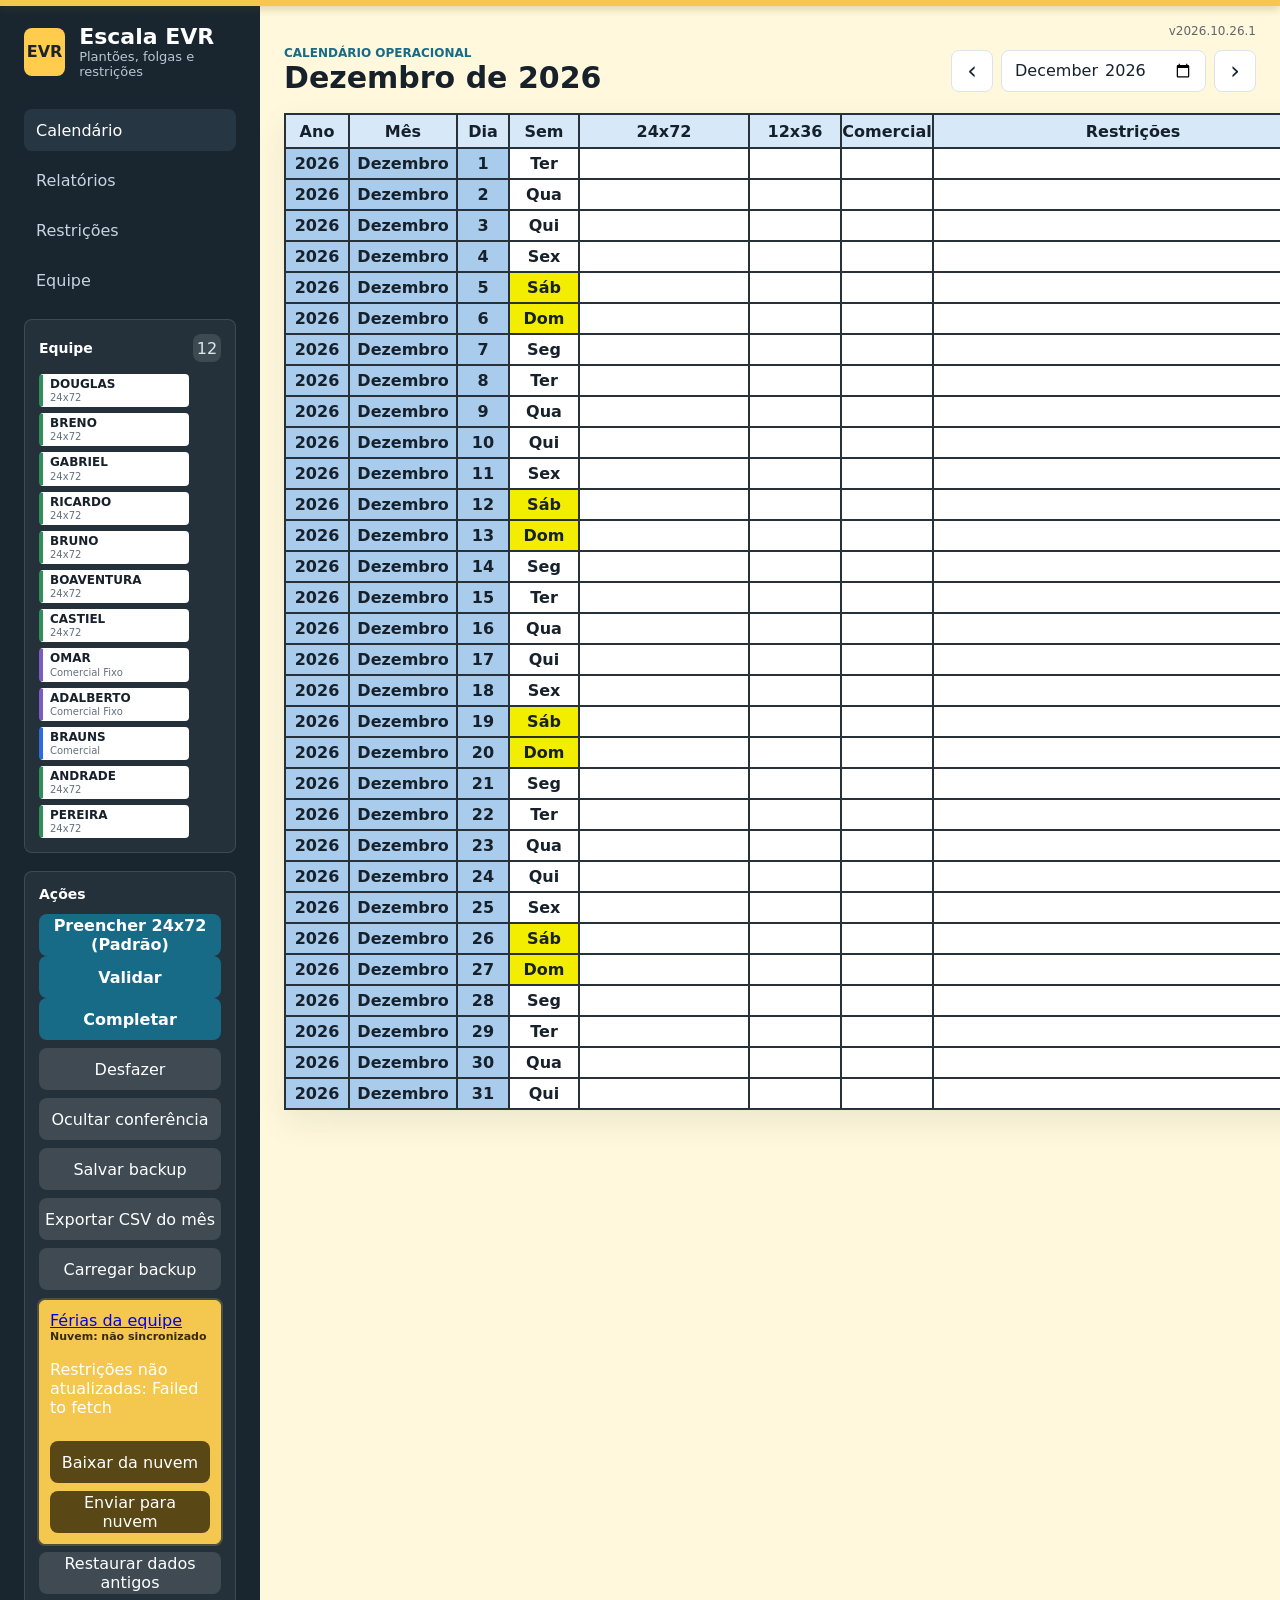
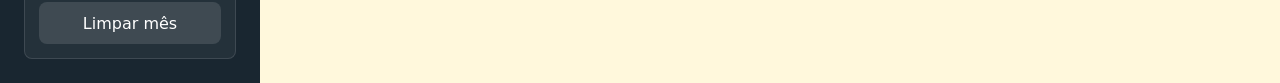
==== commit e694b1b7: "Allow CSV export with warnings after restriction periods" ====
--- a/index.html
+++ b/index.html
@@ -242,6 +242,6 @@
 
     <script src="legacy-data.js"></script>
     <script src="initial-state.js"></script>
-    <script src="app.js?v=20261021-2"></script>
+    <script src="app.js?v=20261026-1"></script>
   </body>
 </html>
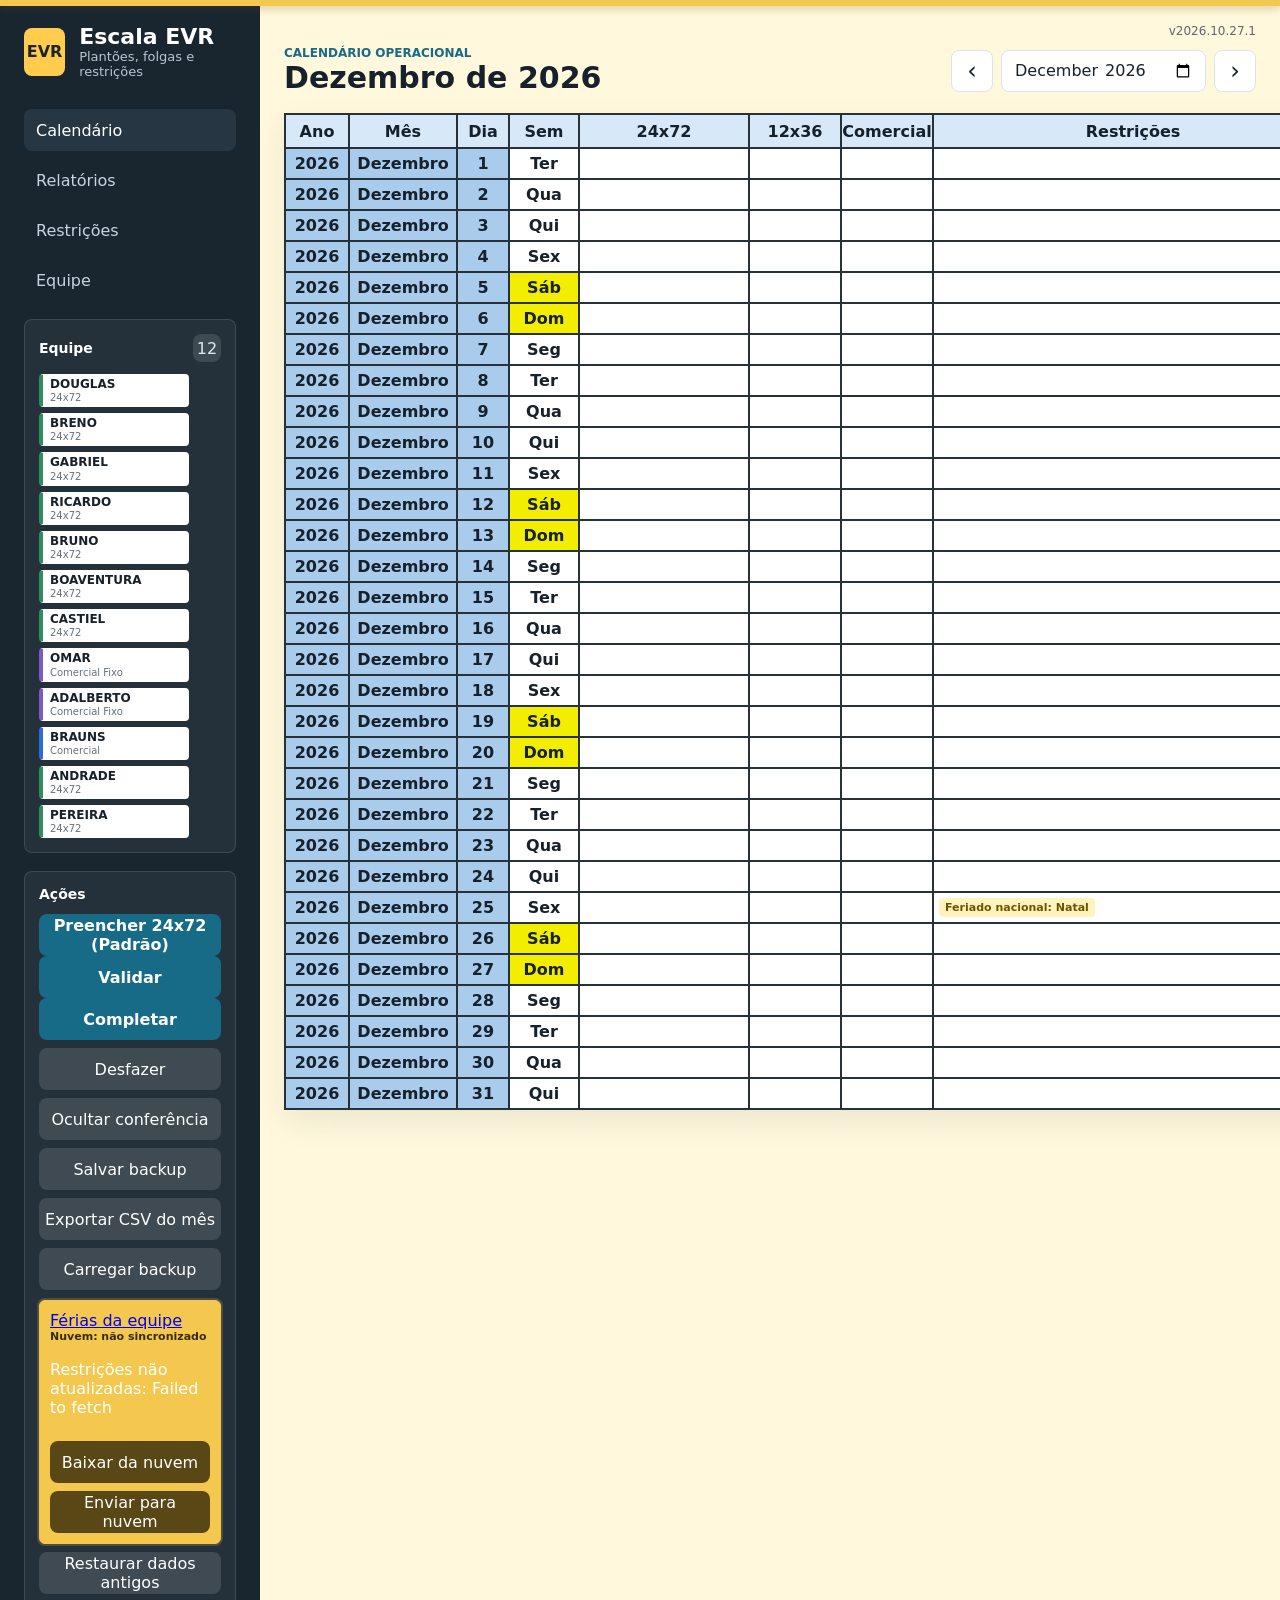
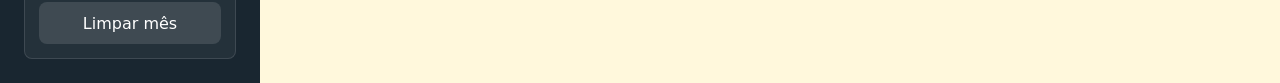
==== commit a28a72d8: "Add national holidays to commercial schedules" ====
--- a/index.html
+++ b/index.html
@@ -242,6 +242,6 @@
 
     <script src="legacy-data.js"></script>
     <script src="initial-state.js"></script>
-    <script src="app.js?v=20261026-1"></script>
+    <script src="app.js?v=20261027-1"></script>
   </body>
 </html>
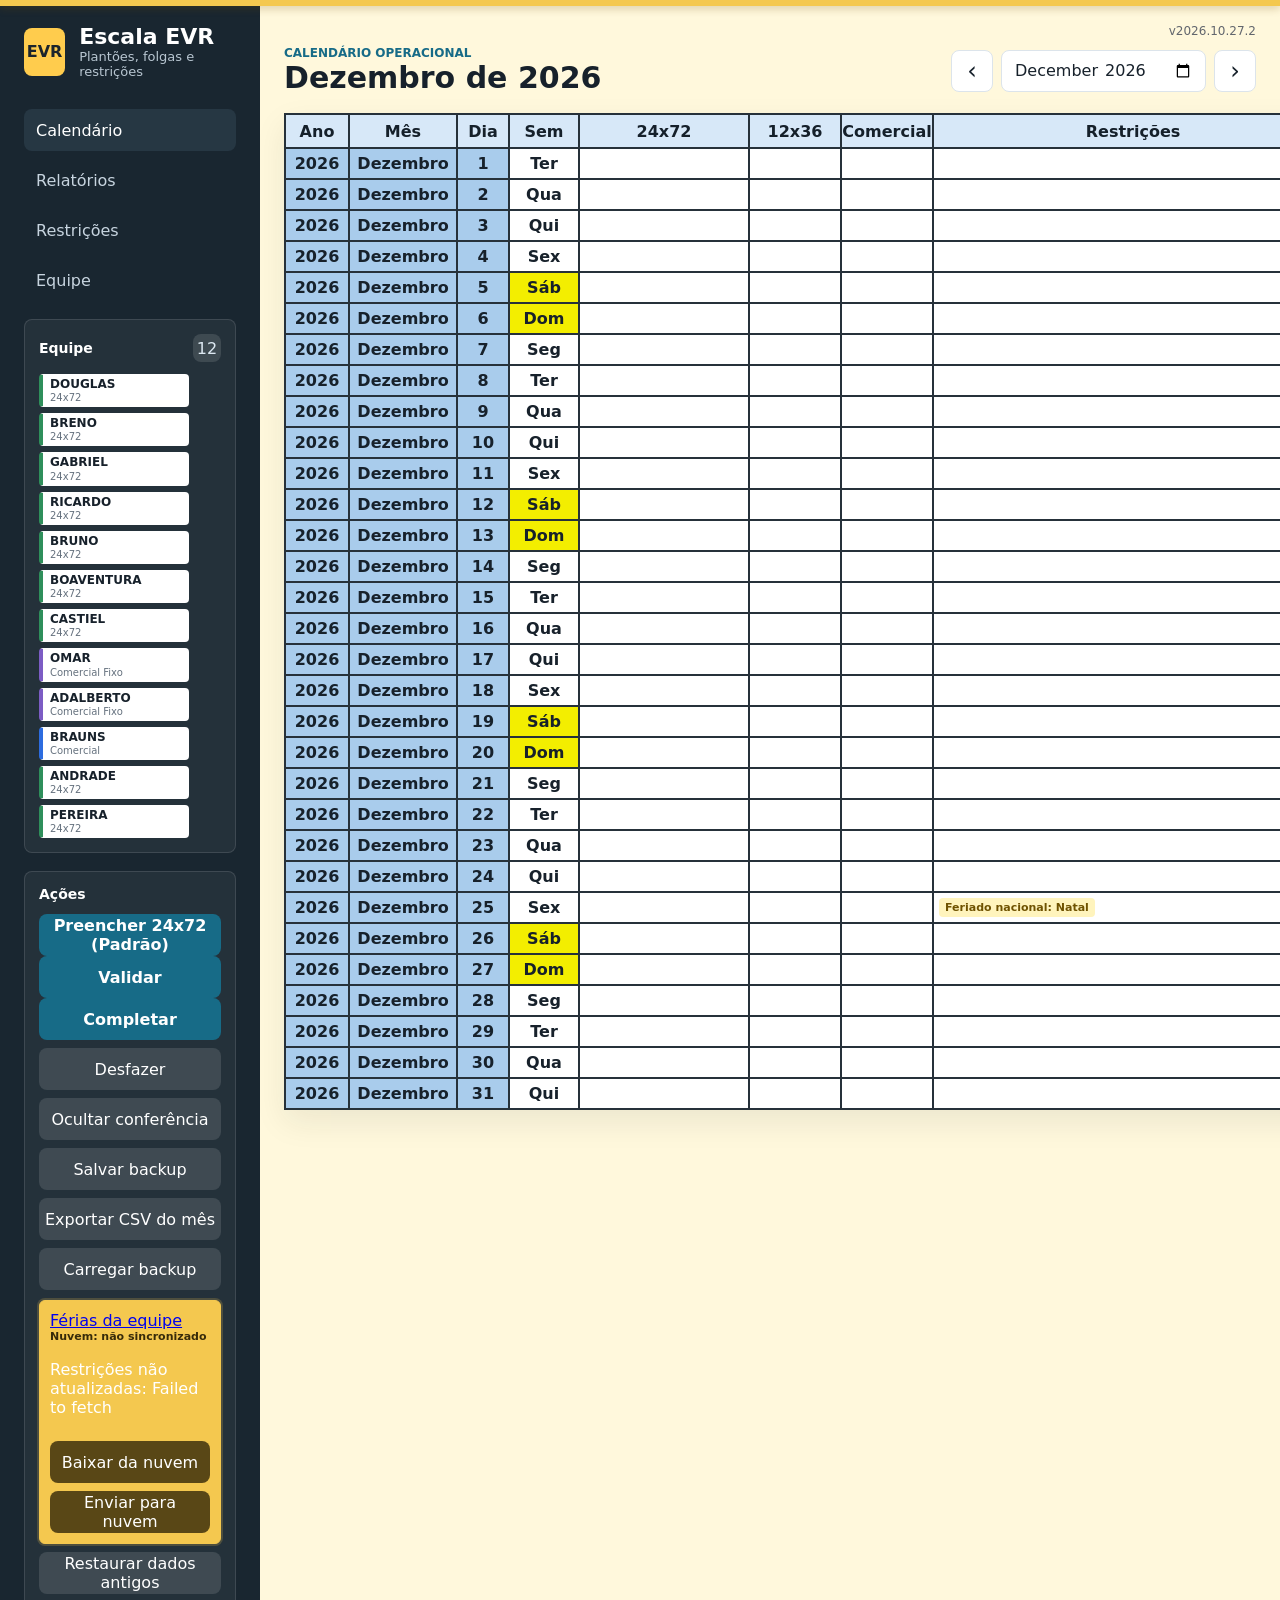
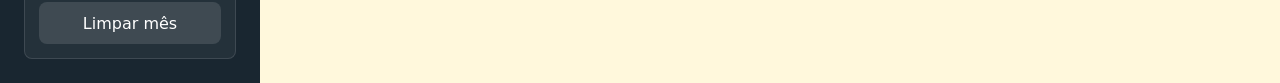
==== commit 6802d6c9: "Add Mundo Novo and Mato Grosso do Sul holidays" ====
--- a/index.html
+++ b/index.html
@@ -242,6 +242,6 @@
 
     <script src="legacy-data.js"></script>
     <script src="initial-state.js"></script>
-    <script src="app.js?v=20261027-1"></script>
+    <script src="app.js?v=20261027-2"></script>
   </body>
 </html>
